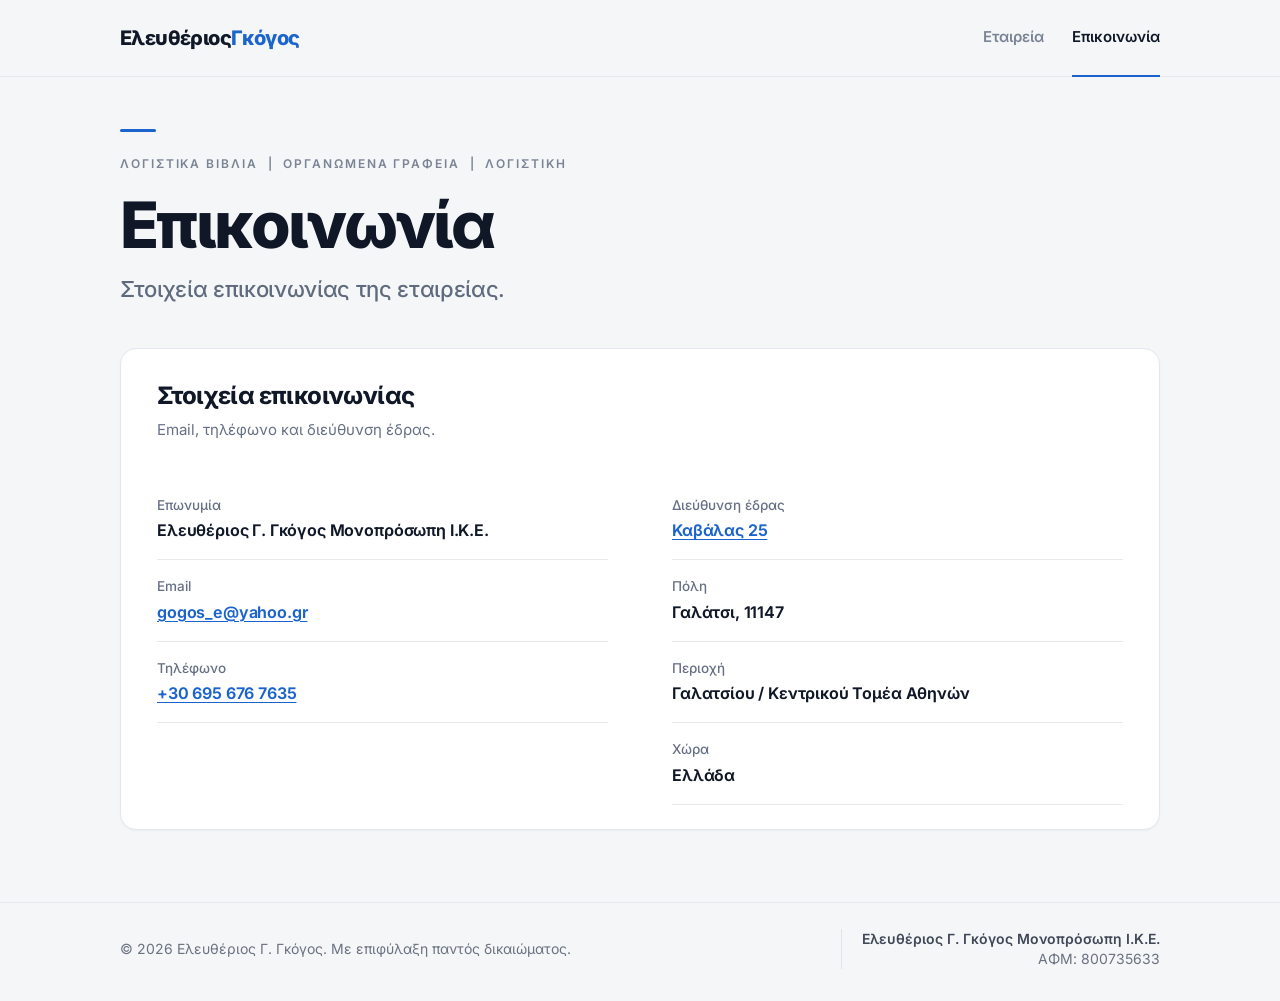
==== contact/index.html @ e9eabc4c "Add the company website for Eleftherios G. Gogos IKE. Publish the company details and contact page a" ====
<!DOCTYPE html>
<html lang="el">
  <head>
    <meta charset="utf-8" />
    <meta name="viewport" content="width=device-width, initial-scale=1" />
    <title>Επικοινωνία | Ελευθέριος Γ. Γκόγος</title>
    <meta
      name="description"
      content="Επικοινωνία με την Ελευθέριος Γ. Γκόγος Μονοπρόσωπη Ι.Κ.Ε. Email gogos_e@yahoo.gr, τηλέφωνο 6956767635, Καβάλας 25, Γαλάτσι."
    />
    <meta name="theme-color" content="#f4f6f8" />
    <link rel="icon" href="/favicon.svg" type="image/svg+xml" />
    <link rel="stylesheet" href="/styles.css" />
  </head>
  <body>
    <a class="skip" href="#content">Μετάβαση στο περιεχόμενο</a>
    <header class="site-header">
      <div class="container header-inner">
        <a class="logo" href="/">Ελευθέριος <span>Γκόγος</span></a>
        <nav class="nav" aria-label="Κύρια">
          <a href="/">Εταιρεία</a>
          <a href="/contact" aria-current="page">Επικοινωνία</a>
        </nav>
      </div>
    </header>
    <main id="content">
      <div class="container">
        <div class="accent-bar" aria-hidden="true"></div>
        <p class="kicker">Λογιστικά βιβλία &nbsp;|&nbsp; Οργανωμένα γραφεία &nbsp;|&nbsp; Λογιστική</p>
        <h1>Επικοινωνία</h1>
        <p class="lede">Στοιχεία επικοινωνίας της εταιρείας.</p>

        <section class="card" aria-labelledby="contact-heading">
          <h2 id="contact-heading">Στοιχεία επικοινωνίας</h2>
          <p class="card-intro">Email, τηλέφωνο και διεύθυνση έδρας.</p>
          <div class="info-grid">
            <dl>
              <div class="info-item">
                <dt>Επωνυμία</dt>
                <dd>Ελευθέριος Γ. Γκόγος Μονοπρόσωπη Ι.Κ.Ε.</dd>
              </div>
              <div class="info-item">
                <dt>Email</dt>
                <dd><a href="mailto:gogos_e@yahoo.gr">gogos_e@yahoo.gr</a></dd>
              </div>
              <div class="info-item">
                <dt>Τηλέφωνο</dt>
                <dd><a href="tel:+306956767635">+30 695 676 7635</a></dd>
              </div>
            </dl>
            <dl>
              <div class="info-item">
                <dt>Διεύθυνση έδρας</dt>
                <dd>
                  <a
                    href="https://www.google.com/maps/search/?api=1&amp;query=%CE%9A%CE%B1%CE%B2%CE%AC%CE%BB%CE%B1%CF%82%2025%2C%20%CE%93%CE%B1%CE%BB%CE%AC%CF%84%CF%83%CE%B9%2011147"
                    >Καβάλας 25</a
                  >
                </dd>
              </div>
              <div class="info-item">
                <dt>Πόλη</dt>
                <dd>Γαλάτσι, 11147</dd>
              </div>
              <div class="info-item">
                <dt>Περιοχή</dt>
                <dd>Γαλατσίου / Κεντρικού Τομέα Αθηνών</dd>
              </div>
              <div class="info-item">
                <dt>Χώρα</dt>
                <dd>Ελλάδα</dd>
              </div>
            </dl>
          </div>
        </section>
      </div>
    </main>
    <footer class="site-footer">
      <div class="container footer-inner">
        <p class="footer-copy">© 2026 Ελευθέριος Γ. Γκόγος. Με επιφύλαξη παντός δικαιώματος.</p>
        <div class="footer-meta">
          <p>
            <strong>Ελευθέριος Γ. Γκόγος Μονοπρόσωπη Ι.Κ.Ε.</strong>
            ΑΦΜ: 800735633
          </p>
        </div>
      </div>
    </footer>
  </body>
</html>
---- styles.css ----
@font-face {
  font-family: Inter;
  font-style: normal;
  font-weight: 100 900;
  font-display: swap;
  src: url("/fonts/inter-latin.woff2") format("woff2");
  unicode-range: U+0000-00FF, U+0131, U+0152-0153, U+02BB-02BC, U+02C6, U+02DA, U+02DC, U+0304, U+0308, U+0329, U+2000-206F, U+20AC, U+2122, U+2191, U+2193, U+2212, U+2215, U+FEFF, U+FFFD;
}

@font-face {
  font-family: Inter;
  font-style: normal;
  font-weight: 100 900;
  font-display: swap;
  src: url("/fonts/inter-greek.woff2") format("woff2");
  unicode-range: U+0370-0377, U+037A-037F, U+0384-038A, U+038C, U+038E-03A1, U+03A3-03FF;
}

:root {
  --bg: #f4f6f8;
  --ink: #101828;
  --muted: #667085;
  --label: #667085;
  --line: #e6e8ee;
  --accent: #1c64cd;
  --card: #ffffff;
  --max: 1040px;
}

* {
  box-sizing: border-box;
}

html {
  scroll-behavior: smooth;
}

body {
  margin: 0;
  min-height: 100vh;
  display: flex;
  flex-direction: column;
  background: var(--bg);
  color: var(--ink);
  font-family: Inter, "Segoe UI", Roboto, "Helvetica Neue", Arial, sans-serif;
  font-size: 16px;
  line-height: 1.5;
  text-rendering: optimizeLegibility;
}

::selection {
  background: #d6e4fa;
  color: var(--ink);
}

a {
  color: var(--accent);
}

.skip {
  position: absolute;
  left: 16px;
  top: -48px;
  z-index: 20;
  padding: 8px 12px;
  border-radius: 8px;
  background: var(--ink);
  color: #fff;
  text-decoration: none;
}

.skip:focus {
  top: 12px;
}

.container {
  width: min(var(--max), calc(100% - 48px));
  margin-inline: auto;
}

.site-header {
  background: var(--bg);
  border-bottom: 1px solid var(--line);
}

.header-inner {
  display: flex;
  align-items: stretch;
  justify-content: space-between;
  gap: 24px;
  min-height: 76px;
}

.logo {
  display: flex;
  align-items: center;
  color: var(--ink);
  font-size: 20px;
  font-weight: 800;
  letter-spacing: -0.03em;
  text-decoration: none;
  line-height: 1.2;
}

.logo span {
  color: var(--accent);
}

.nav {
  display: flex;
  align-items: stretch;
  gap: 28px;
}

.nav a {
  display: flex;
  align-items: center;
  color: #7b8494;
  font-size: 15px;
  font-weight: 600;
  text-decoration: none;
  border-bottom: 2px solid transparent;
  margin-bottom: -1px;
}

.nav a:hover {
  color: var(--ink);
}

.nav a[aria-current="page"] {
  color: var(--ink);
  border-bottom-color: var(--accent);
}

.nav a:focus-visible,
.logo:focus-visible,
.info-item a:focus-visible,
.text-link:focus-visible {
  outline: 2px solid var(--accent);
  outline-offset: 3px;
  border-radius: 2px;
}

main {
  flex: 1;
  padding: 52px 0 72px;
}

.accent-bar {
  width: 36px;
  height: 3px;
  margin: 0 0 22px;
  border-radius: 999px;
  background: var(--accent);
}

.kicker {
  margin: 0 0 18px;
  color: #7b8494;
  font-size: 12px;
  font-weight: 600;
  letter-spacing: 0.16em;
  line-height: 1.7;
  text-transform: uppercase;
}

h1 {
  margin: 0;
  color: var(--ink);
  font-size: clamp(42px, 5.6vw, 64px);
  font-weight: 800;
  letter-spacing: -0.04em;
  line-height: 1.02;
}

.lede {
  margin: 16px 0 0;
  max-width: 38rem;
  color: #5f6b7d;
  font-size: clamp(18px, 2.1vw, 22px);
  font-weight: 500;
  letter-spacing: -0.015em;
  line-height: 1.45;
}

.card {
  margin-top: 42px;
  padding: 32px 36px 8px;
  border: 1px solid #e5e7ee;
  border-radius: 16px;
  background: var(--card);
  box-shadow: 0 1px 2px rgba(16, 24, 40, 0.04);
}

.card h2 {
  margin: 0;
  font-size: 24px;
  font-weight: 750;
  letter-spacing: -0.025em;
  line-height: 1.25;
}

.card-intro {
  margin: 8px 0 0;
  color: var(--muted);
  font-size: 15px;
}

.info-grid {
  display: grid;
  grid-template-columns: 1fr 1fr;
  column-gap: 64px;
  margin-top: 22px;
}

.info-item {
  padding: 16px 0 17px;
  border-bottom: 1px solid var(--line);
}

.info-item dt {
  margin: 0 0 4px;
  color: var(--label);
  font-size: 13.5px;
  font-weight: 500;
}

.info-item dd {
  margin: 0;
  color: var(--ink);
  font-size: 16px;
  font-weight: 650;
  letter-spacing: -0.01em;
  line-height: 1.45;
  overflow-wrap: anywhere;
}

.info-item a {
  font-weight: 650;
  text-underline-offset: 3px;
}

.info-item a:hover {
  color: #154ea3;
}

.site-footer {
  border-top: 1px solid var(--line);
  padding: 26px 0 32px;
}

.footer-inner {
  display: flex;
  align-items: center;
  justify-content: space-between;
  gap: 24px;
}

.footer-copy,
.footer-meta p {
  margin: 0;
  color: #6b7280;
  font-size: 14px;
  line-height: 1.45;
}

.footer-meta {
  display: flex;
  align-items: center;
  gap: 20px;
  text-align: right;
}

.footer-meta::before {
  content: "";
  width: 1px;
  align-self: stretch;
  background: #e1e4ea;
}

.footer-meta strong {
  display: block;
  color: #3f4856;
  font-weight: 600;
}

@media (max-width: 800px) {
  .container {
    width: min(var(--max), calc(100% - 32px));
  }

  .info-grid {
    grid-template-columns: 1fr;
    column-gap: 0;
  }

  .card {
    padding: 24px 20px 8px;
  }

  .footer-inner {
    align-items: flex-start;
    flex-direction: column;
  }

  .footer-meta {
    padding-top: 16px;
    border-top: 1px solid var(--line);
    text-align: left;
  }

  .footer-meta::before {
    display: none;
  }

  main {
    padding: 36px 0 48px;
  }
}

@media (max-width: 560px) {
  .header-inner {
    min-height: 64px;
    gap: 12px;
  }

  .logo {
    font-size: 17px;
  }

  .nav {
    gap: 16px;
  }

  .nav a {
    font-size: 14px;
  }

}

@media print {
  .skip,
  .nav {
    display: none;
  }

  body,
  .site-header {
    background: #fff;
  }

  .card {
    box-shadow: none;
  }

  a {
    text-decoration: none;
  }
}
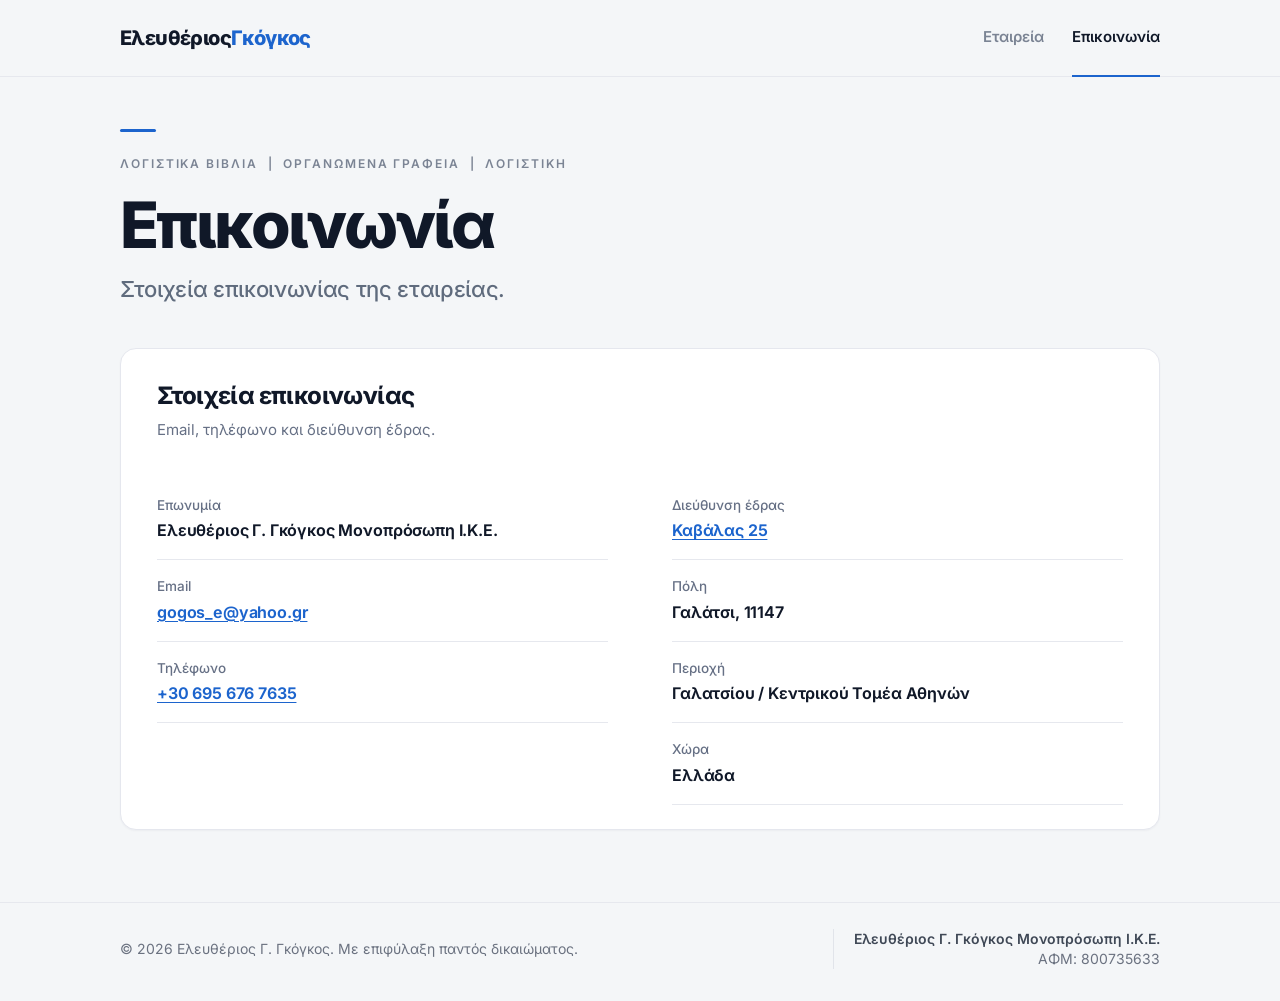
==== commit ce6224ea: "Rename the surname Γκόγος to Γκόγκος across the site. The email address stays gogos_e@yahoo.gr.  Co-" ====
--- a/contact/index.html
+++ b/contact/index.html
@@ -3,10 +3,10 @@
   <head>
     <meta charset="utf-8" />
     <meta name="viewport" content="width=device-width, initial-scale=1" />
-    <title>Επικοινωνία | Ελευθέριος Γ. Γκόγος</title>
+    <title>Επικοινωνία | Ελευθέριος Γ. Γκόγκος</title>
     <meta
       name="description"
-      content="Επικοινωνία με την Ελευθέριος Γ. Γκόγος Μονοπρόσωπη Ι.Κ.Ε. Email gogos_e@yahoo.gr, τηλέφωνο 6956767635, Καβάλας 25, Γαλάτσι."
+      content="Επικοινωνία με την Ελευθέριος Γ. Γκόγκος Μονοπρόσωπη Ι.Κ.Ε. Email gogos_e@yahoo.gr, τηλέφωνο 6956767635, Καβάλας 25, Γαλάτσι."
     />
     <meta name="theme-color" content="#f4f6f8" />
     <link rel="icon" href="/favicon.svg" type="image/svg+xml" />
@@ -16,7 +16,7 @@
     <a class="skip" href="#content">Μετάβαση στο περιεχόμενο</a>
     <header class="site-header">
       <div class="container header-inner">
-        <a class="logo" href="/">Ελευθέριος <span>Γκόγος</span></a>
+        <a class="logo" href="/">Ελευθέριος <span>Γκόγκος</span></a>
         <nav class="nav" aria-label="Κύρια">
           <a href="/">Εταιρεία</a>
           <a href="/contact" aria-current="page">Επικοινωνία</a>
@@ -37,7 +37,7 @@
             <dl>
               <div class="info-item">
                 <dt>Επωνυμία</dt>
-                <dd>Ελευθέριος Γ. Γκόγος Μονοπρόσωπη Ι.Κ.Ε.</dd>
+                <dd>Ελευθέριος Γ. Γκόγκος Μονοπρόσωπη Ι.Κ.Ε.</dd>
               </div>
               <div class="info-item">
                 <dt>Email</dt>
@@ -77,10 +77,10 @@
     </main>
     <footer class="site-footer">
       <div class="container footer-inner">
-        <p class="footer-copy">© 2026 Ελευθέριος Γ. Γκόγος. Με επιφύλαξη παντός δικαιώματος.</p>
+        <p class="footer-copy">© 2026 Ελευθέριος Γ. Γκόγκος. Με επιφύλαξη παντός δικαιώματος.</p>
         <div class="footer-meta">
           <p>
-            <strong>Ελευθέριος Γ. Γκόγος Μονοπρόσωπη Ι.Κ.Ε.</strong>
+            <strong>Ελευθέριος Γ. Γκόγκος Μονοπρόσωπη Ι.Κ.Ε.</strong>
             ΑΦΜ: 800735633
           </p>
         </div>
